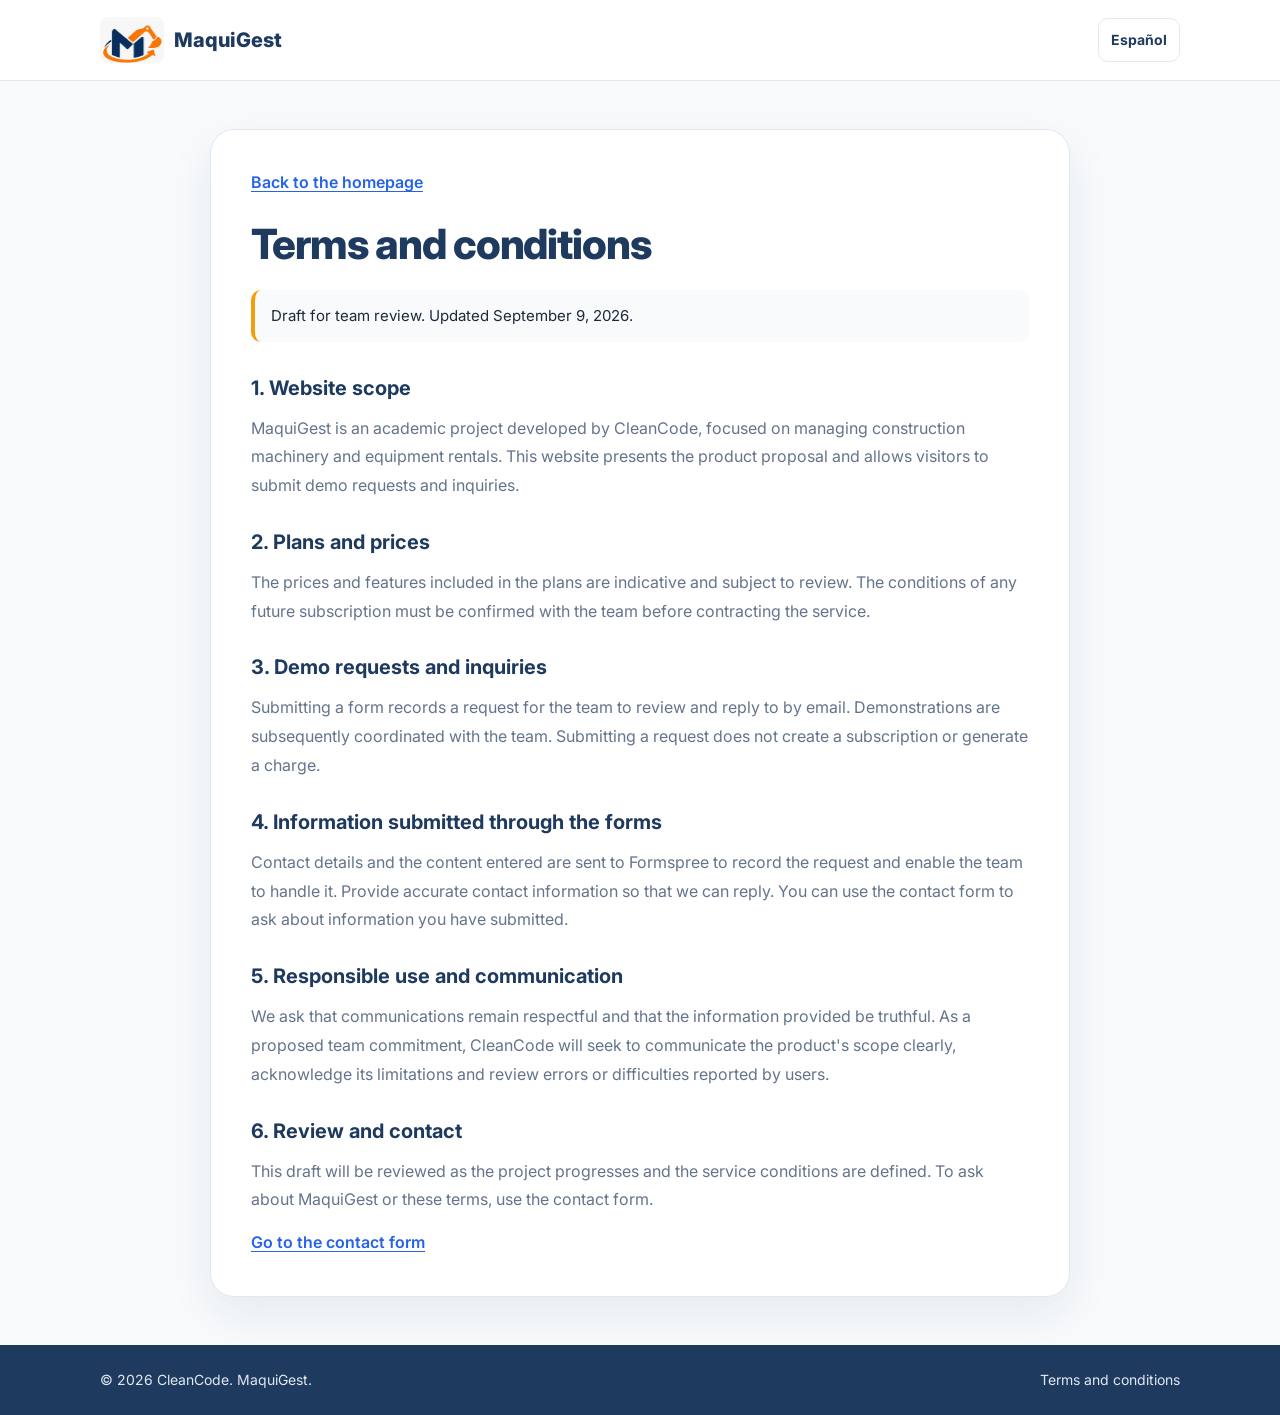
==== terms.html @ 46dc5e7b "feat(website): add footer and draft terms page" ====
﻿<!doctype html>
<html lang="en-US">
<head>
    <meta charset="UTF-8" />

    <meta
            name="viewport"
            content="width=device-width, initial-scale=1.0"
    />

    <title data-es="MaquiGest | Términos y condiciones">
        MaquiGest | Terms and conditions
    </title>

    <meta
            name="description"
            content="Draft terms and conditions for the MaquiGest informational website."
            data-es="Borrador de términos y condiciones del sitio informativo de MaquiGest."
    />

    <meta name="author" content="CleanCode" />

    <link rel="stylesheet" href="css/main.css" />
    <link rel="stylesheet" href="css/terms.css" />

    <script src="js/main.js" defer></script>
</head>

<body>
<a
        class="skip-link"
        href="#main-content"
        data-es="Saltar al contenido"
>
    Skip to content
</a>

<header class="header terms-header">
    <div class="header-container">
        <a class="brand" href="index.html#home">
            <img
                    src="assets/images/maquigest-symbol.jpeg"
                    alt=""
                    width="1032"
                    height="731"
            />
            <span>MaquiGest</span>
        </a>

        <button
                class="language-toggle"
                id="language-toggle"
                type="button"
                lang="es-419"
                hidden
        >
            Español
        </button>
    </div>
</header>

<main class="terms-main" id="main-content">
    <article class="terms-card">
        <a
                class="terms-back"
                href="index.html"
                data-es="Volver a la página principal"
        >
            Back to the homepage
        </a>

        <h1 data-es="Términos y condiciones">
            Terms and conditions
        </h1>

        <p
                class="terms-notice"
                data-es="Borrador para revisión del equipo. Actualizado el 9 de septiembre de 2026."
        >
            Draft for team review. Updated September 9, 2026.
        </p>

        <section>
            <h2 data-es="1. Alcance del sitio">
                1. Website scope
            </h2>

            <p
                    data-es="MaquiGest es un proyecto académico desarrollado por CleanCode, orientado a la gestión del alquiler de maquinaria y equipos de construcción. Este sitio presenta la propuesta del producto y permite enviar solicitudes de demostración y consultas."
            >
                MaquiGest is an academic project developed by CleanCode,
                focused on managing construction machinery and equipment
                rentals. This website presents the product proposal and
                allows visitors to submit demo requests and inquiries.
            </p>
        </section>

        <section>
            <h2 data-es="2. Planes y precios">
                2. Plans and prices
            </h2>

            <p
                    data-es="Los precios y las funcionalidades incluidos en los planes son referenciales y están sujetos a revisión. Las condiciones de cualquier futura suscripción deberán ser confirmadas con el equipo antes de contratar el servicio."
            >
                The prices and features included in the plans are indicative
                and subject to review. The conditions of any future
                subscription must be confirmed with the team before
                contracting the service.
            </p>
        </section>

        <section>
            <h2 data-es="3. Solicitudes de demostración y consultas">
                3. Demo requests and inquiries
            </h2>

            <p
                    data-es="El envío de un formulario registra una solicitud para que el equipo pueda revisarla y responder por correo electrónico. La coordinación de una demostración se realiza posteriormente con el equipo. Enviar una solicitud no genera una suscripción ni un cobro."
            >
                Submitting a form records a request for the team to review
                and reply to by email. Demonstrations are subsequently
                coordinated with the team. Submitting a request does not
                create a subscription or generate a charge.
            </p>
        </section>

        <section>
            <h2 data-es="4. Información enviada mediante los formularios">
                4. Information submitted through the forms
            </h2>

            <p
                    data-es="Los datos de contacto y el contenido ingresado se envían a Formspree para registrar la solicitud y permitir que el equipo la atienda. Proporciona información de contacto correcta para que podamos responderte. Puedes utilizar el formulario de contacto para consultar sobre la información que has enviado."
            >
                Contact details and the content entered are sent to Formspree
                to record the request and enable the team to handle it.
                Provide accurate contact information so that we can reply.
                You can use the contact form to ask about information you
                have submitted.
            </p>
        </section>

        <section>
            <h2 data-es="5. Uso responsable y comunicación">
                5. Responsible use and communication
            </h2>

            <p
                    data-es="Solicitamos que las comunicaciones sean respetuosas y que la información proporcionada sea veraz. Como propuesta de compromiso del equipo, CleanCode procurará comunicar con claridad el alcance del producto, reconocer sus limitaciones y revisar los errores o dificultades reportados por los usuarios."
            >
                We ask that communications remain respectful and that the
                information provided be truthful. As a proposed team
                commitment, CleanCode will seek to communicate the product's
                scope clearly, acknowledge its limitations and review errors
                or difficulties reported by users.
            </p>
        </section>

        <section>
            <h2 data-es="6. Revisión y contacto">
                6. Review and contact
            </h2>

            <p
                    data-es="Este borrador se revisará conforme avance el proyecto y se definan las condiciones del servicio. Para realizar consultas sobre MaquiGest o sobre estos términos, utiliza el formulario de contacto."
            >
                This draft will be reviewed as the project progresses and
                the service conditions are defined. To ask about MaquiGest
                or these terms, use the contact form.
            </p>

            <a
                    class="terms-contact"
                    href="index.html#contact"
                    data-es="Ir al formulario de contacto"
            >
                Go to the contact form
            </a>
        </section>
    </article>
</main>

<footer class="footer footer-compact">
    <div class="footer-container">
        <div class="footer-bottom">
            <p>© 2026 CleanCode. MaquiGest.</p>

            <a
                    href="terms.html"
                    aria-current="page"
                    data-es="Términos y condiciones"
            >
                Terms and conditions
            </a>
        </div>
    </div>
</footer>
</body>
</html>
---- css/main.css ----
﻿@import url("./global.css");
@import url("./header.css");
@import url("./home.css");
@import url("./benefits.css");
@import url("./features.css");
@import url("./about.css");
@import url("./solutions.css");
@import url("./plans.css");
@import url("./demo.css");
@import url("./contact.css");
@import url("./footer.css");
---- css/terms.css ----
﻿.terms-header .language-toggle {
    margin-left: auto;
}

.terms-main {
    width: min(860px, calc(100% - 32px));
    margin: 0 auto;
    padding: 48px 0;
}

.terms-card {
    padding: 40px;
    border: 1px solid var(--color-border);
    border-radius: var(--radius-lg);
    background: var(--color-surface);
    box-shadow: var(--shadow-soft);
}

.terms-back,
.terms-contact {
    display: inline-block;
    color: var(--color-secondary);
    font-weight: 600;
    line-height: 1.6;
    text-decoration: underline;
    text-underline-offset: 3px;
}

.terms-back {
    margin-bottom: 24px;
}

.terms-contact {
    margin-top: 16px;
}

.terms-card h1 {
    margin-bottom: 20px;
    color: var(--color-primary);
    font-size: clamp(1.8rem, 4vw, 2.6rem);
    font-weight: 800;
    line-height: 1.2;
    letter-spacing: -0.025em;
}

.terms-notice {
    margin-bottom: 32px;
    padding: 14px 16px;
    border-left: 4px solid var(--color-accent);
    border-radius: var(--radius-sm);
    background: var(--color-background);
    color: var(--color-text);
    font-size: 0.9375rem;
    line-height: 1.6;
}

.terms-card section + section {
    margin-top: 28px;
}

.terms-card h2 {
    margin-bottom: 12px;
    color: var(--color-primary);
    font-size: 1.25rem;
    font-weight: 700;
    line-height: 1.4;
}

.terms-card section p {
    color: var(--color-text-muted);
    line-height: 1.8;
}

@media (max-width: 640px) {
    .terms-main {
        padding: 32px 0;
    }

    .terms-card {
        padding: 24px;
    }
}
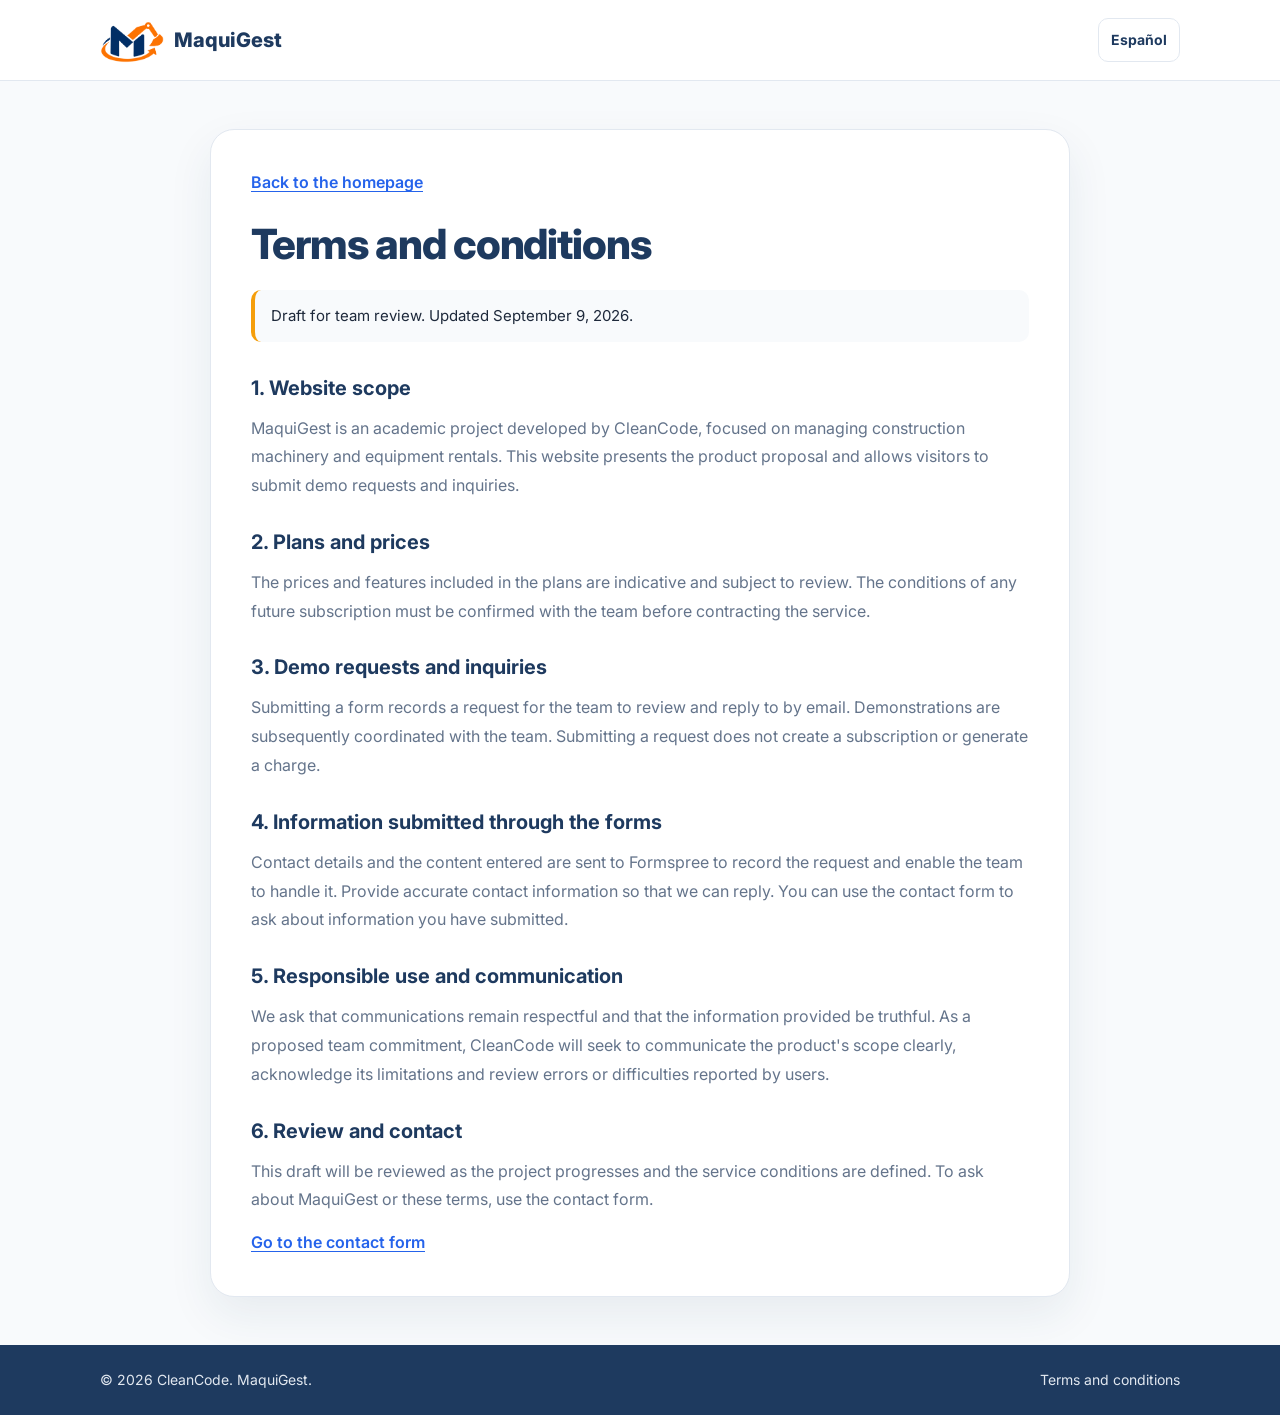
==== commit 6f30da46: "fix(website): use transparent logos and PNG favicon" ====
--- a/terms.html
+++ b/terms.html
@@ -24,6 +24,13 @@
     <link rel="stylesheet" href="css/terms.css" />
 
     <script src="js/main.js" defer></script>
+
+
+    <link
+            rel="icon"
+            type="image/jpeg"
+            href="assets/images/maquigest-symbol.png"
+    />
 </head>
 
 <body>
@@ -39,10 +46,10 @@
     <div class="header-container">
         <a class="brand" href="index.html#home">
             <img
-                    src="assets/images/maquigest-symbol.jpeg"
+                    src="assets/images/maquigest-symbol.png"
                     alt=""
-                    width="1032"
-                    height="731"
+                    width="1490"
+                    height="1055"
             />
             <span>MaquiGest</span>
         </a>
